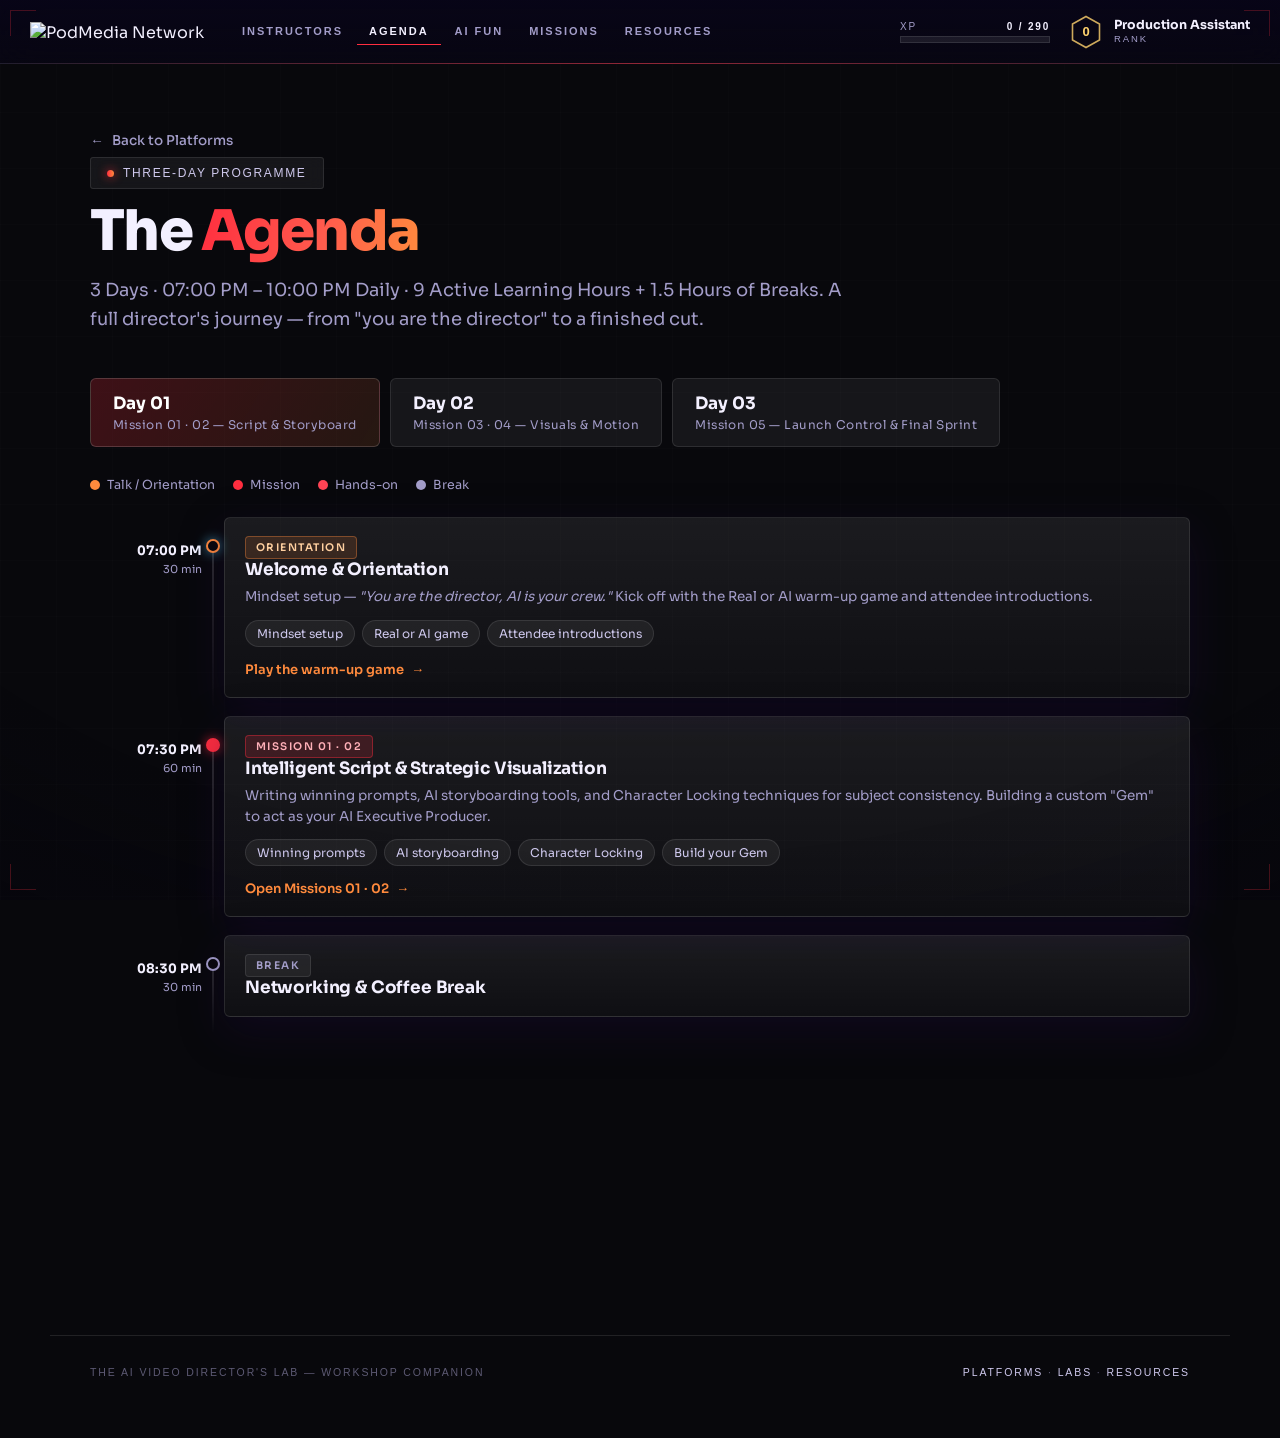
==== agenda.html @ 8f48a867 "Add files via upload" ====
<!DOCTYPE html>
<html lang="en">
<head>
<meta charset="UTF-8" />
<meta name="viewport" content="width=device-width, initial-scale=1.0" />
<title>Agenda · The AI Video Director's Lab</title>
<link rel="preconnect" href="https://fonts.googleapis.com" />
<link rel="preconnect" href="https://fonts.gstatic.com" crossorigin />
<link href="https://fonts.googleapis.com/css2?family=Sora:wght@300;400;500;600;700;800&display=swap" rel="stylesheet" />
<link rel="stylesheet" href="theme.css" />
<style>
  .day-tabs { display: flex; gap: 10px; margin-bottom: 30px; flex-wrap: wrap; }
  .day-tab { display: flex; flex-direction: column; gap: 3px; padding: 14px 22px; border-radius: 16px; border: 1px solid var(--line); background: var(--glass); transition: .25s; text-align: left; }
  .day-tab b { font-size: 17px; font-weight: 700; }
  .day-tab span { font-size: 12px; color: var(--muted); letter-spacing: .04em; }
  .day-tab:hover { border-color: var(--line2); }
  .day-tab.active { background: linear-gradient(120deg, rgba(255,46,63,.22), rgba(255,138,61,.12)); border-color: var(--line2); }
  .day-tab.active b { color: #fff; }

  .timeline-rail { position: relative; padding-left: 0; }
  .tl-item { position: relative; display: grid; grid-template-columns: 112px 1fr; gap: 22px; padding: 0 0 18px; }
  .tl-time { position: relative; text-align: right; padding-top: 22px; }
  .tl-time b { font-size: 13px; font-weight: 700; font-variant-numeric: tabular-nums; white-space: nowrap; }
  .tl-time span { display: block; font-size: 11px; color: var(--muted); margin-top: 2px; }
  .tl-line { position: relative; }
  .tl-line::before { content: ""; position: absolute; left: -12px; top: 28px; bottom: -18px; width: 2px; background: linear-gradient(var(--line2), transparent); }
  .tl-item:last-child .tl-line::before { display: none; }
  .tl-node { position: absolute; left: -18px; top: 22px; width: 14px; height: 14px; border-radius: 50%; background: var(--bg); border: 2px solid var(--cyan); box-shadow: 0 0 12px rgba(90,215,255,.6); }
  .tl-item.break .tl-node { border-color: var(--muted); box-shadow: none; }
  .tl-item.module .tl-node { border-color: var(--violet); box-shadow: 0 0 12px rgba(255,46,63,.7); background: var(--violet); }
  .tl-item.lab .tl-node { border-color: var(--teal); box-shadow: 0 0 12px rgba(255,68,85,.6); background: var(--teal); }

  .tl-card { padding: 18px 20px; border-radius: 16px; transition: transform .3s, border-color .3s; }
  .tl-card:hover { transform: translateX(4px); }
  .tl-head { display: flex; align-items: center; gap: 12px; flex-wrap: wrap; }
  .tl-tag { font-size: 10.5px; letter-spacing: .14em; text-transform: uppercase; padding: 4px 10px; border-radius: 999px; font-weight: 600; }
  .tag-module { background: rgba(255,46,63,.16); color: #ffb0b8; border: 1px solid rgba(255,46,63,.4); }
  .tag-lab { background: rgba(255,68,85,.14); color: #ffb8c0; border: 1px solid rgba(255,68,85,.4); }
  .tag-break { background: var(--glass); color: var(--muted); border: 1px solid var(--line); }
  .tag-talk { background: rgba(255,138,61,.14); color: #ffd0a0; border: 1px solid rgba(255,138,61,.36); }
  .tl-card h3 { font-size: 17px; font-weight: 700; letter-spacing: -.01em; }
  .tl-card p { margin-top: 7px; color: var(--muted); font-size: 13.5px; line-height: 1.55; }
  .tl-points { list-style: none; margin: 12px 0 0; display: flex; flex-wrap: wrap; gap: 7px; }
  .tl-points li { font-size: 12px; color: var(--muted2); padding: 5px 11px; border-radius: 999px; background: var(--glass); border: 1px solid var(--line); }
  .tl-cta { margin-top: 14px; display: inline-flex; align-items: center; gap: 7px; font-size: 13px; font-weight: 600; color: var(--cyan); }
  .tl-cta i { transition: transform .25s; } .tl-cta:hover i { transform: translateX(4px); }

  .day-panel { display: none; }
  .day-panel.active { display: block; animation: rise .5s cubic-bezier(.2,.7,.2,1) both; }

  .legend { display: flex; gap: 18px; flex-wrap: wrap; margin: 0 0 24px; font-size: 12.5px; color: var(--muted); }
  .legend span { display: inline-flex; align-items: center; gap: 7px; }
  .legend i { width: 10px; height: 10px; border-radius: 50%; }
  .lg-mod { background: var(--violet); } .lg-lab { background: var(--teal); } .lg-talk { background: var(--cyan); } .lg-break { background: var(--muted); }

  @media (max-width: 560px) {
    .tl-item { grid-template-columns: 86px 1fr; gap: 14px; }
    .tl-time b { font-size: 11px; }
  }
</style>
</head>
<body data-page="agenda">

<main class="page">
  <a class="back-link anim a1" href="index.html"><i>←</i> Back to Platforms</a>
  <header class="page-head">
    <div class="pill anim a1"><span class="dot"></span> Three-day programme</div>
    <h1 class="page-title anim a2">The <span class="iri">Agenda</span></h1>
    <p class="page-sub anim a3">3 Days · 07:00 PM – 10:00 PM Daily · 9 Active Learning Hours + 1.5 Hours of Breaks. A full director's journey — from "you are the director" to a finished cut.</p>
  </header>

  <div class="day-tabs anim a3">
    <button class="day-tab active" data-day="1"><b>Day 01</b><span>Mission 01 · 02 — Script &amp; Storyboard</span></button>
    <button class="day-tab" data-day="2"><b>Day 02</b><span>Mission 03 · 04 — Visuals &amp; Motion</span></button>
    <button class="day-tab" data-day="3"><b>Day 03</b><span>Mission 05 — Launch Control &amp; Final Sprint</span></button>
  </div>

  <div class="legend anim a3">
    <span><i class="lg-talk"></i> Talk / Orientation</span>
    <span><i class="lg-mod"></i> Mission</span>
    <span><i class="lg-lab"></i> Hands-on</span>
    <span><i class="lg-break"></i> Break</span>
  </div>

  <!-- DAY 1 -->
  <section class="day-panel active" data-day="1">
    <div class="timeline-rail">

      <div class="tl-item anim a4">
        <div class="tl-time"><b>07:00 PM</b><span>30 min</span></div>
        <div class="tl-line"><span class="tl-node"></span>
          <div class="tl-card glass">
            <div class="tl-head"><span class="tl-tag tag-talk">Orientation</span></div>
            <h3>Welcome &amp; Orientation</h3>
            <p>Mindset setup — <em>"You are the director, AI is your crew."</em> Kick off with the Real or AI warm-up game and attendee introductions.</p>
            <ul class="tl-points"><li>Mindset setup</li><li>Real or AI game</li><li>Attendee introductions</li></ul>
            <a class="tl-cta" href="real-or-ai.html">Play the warm-up game <i>→</i></a>
          </div>
        </div>
      </div>

      <div class="tl-item module anim a4">
        <div class="tl-time"><b>07:30 PM</b><span>60 min</span></div>
        <div class="tl-line"><span class="tl-node"></span>
          <div class="tl-card glass">
            <div class="tl-head"><span class="tl-tag tag-module">Mission 01 · 02</span></div>
            <h3>Intelligent Script &amp; Strategic Visualization</h3>
            <p>Writing winning prompts, AI storyboarding tools, and Character Locking techniques for subject consistency. Building a custom "Gem" to act as your AI Executive Producer.</p>
            <ul class="tl-points"><li>Winning prompts</li><li>AI storyboarding</li><li>Character Locking</li><li>Build your Gem</li></ul>
            <a class="tl-cta" href="index.html">Open Missions 01 · 02 <i>→</i></a>
          </div>
        </div>
      </div>

      <div class="tl-item break anim a5">
        <div class="tl-time"><b>08:30 PM</b><span>30 min</span></div>
        <div class="tl-line"><span class="tl-node"></span>
          <div class="tl-card glass"><div class="tl-head"><span class="tl-tag tag-break">Break</span></div><h3>Networking &amp; Coffee Break</h3></div>
        </div>
      </div>

      <div class="tl-item lab anim a6">
        <div class="tl-time"><b>09:00 PM</b><span>60 min</span></div>
        <div class="tl-line"><span class="tl-node"></span>
          <div class="tl-card glass">
            <div class="tl-head"><span class="tl-tag tag-lab">Hands-on</span></div>
            <h3>Hands-On Lab 1</h3>
            <p>Copying instruction playbooks to build your personal custom Gem, uploading foundational image assets, and generating text-to-image prompts.</p>
            <ul class="tl-points"><li>Build your custom Gem</li><li>Upload image assets</li><li>Text-to-image prompts</li></ul>
            <a class="tl-cta" href="labs.html">Open the Lab 1 playbook <i>→</i></a>
          </div>
        </div>
      </div>

    </div>

  </section>

  <!-- DAY 2 -->
  <section class="day-panel" data-day="2">
    <div class="timeline-rail">

      <div class="tl-item anim a4">
        <div class="tl-time"><b>07:00 PM</b><span>30 min</span></div>
        <div class="tl-line"><span class="tl-node"></span>
          <div class="tl-card glass">
            <div class="tl-head"><span class="tl-tag tag-talk">Recap</span></div>
            <h3>Day 1 Review &amp; Insights</h3>
            <p>Troubleshooting custom Gems and analyzing the logic of generative prompting. Quick wins, common issues, and questions from Day 1.</p>
          </div>
        </div>
      </div>

      <div class="tl-item module anim a4">
        <div class="tl-time"><b>07:30 PM</b><span>60 min</span></div>
        <div class="tl-line"><span class="tl-node"></span>
          <div class="tl-card glass">
            <div class="tl-head"><span class="tl-tag tag-module">Mission 03 · 04</span></div>
            <h3>Visual Crafting &amp; Motion Orchestration</h3>
            <p>Image-to-video multimodal prompting live demos. Deep dive into cutting-edge image models and video generation engines.</p>
            <ul class="tl-points"><li>GPT Image 2</li><li>Adobe Firefly</li><li>Nano Banana 2</li><li>Runway Gen-3</li><li>Kling 3.0</li><li>Veo 3.1</li><li>Seedance 2.0</li></ul>
            <a class="tl-cta" href="index.html">Open Missions 03 · 04 <i>→</i></a>
          </div>
        </div>
      </div>

      <div class="tl-item break anim a5">
        <div class="tl-time"><b>08:30 PM</b><span>30 min</span></div>
        <div class="tl-line"><span class="tl-node"></span>
          <div class="tl-card glass"><div class="tl-head"><span class="tl-tag tag-break">Break</span></div><h3>Networking &amp; Coffee Break</h3></div>
        </div>
      </div>

      <div class="tl-item lab anim a6">
        <div class="tl-time"><b>09:00 PM</b><span>60 min</span></div>
        <div class="tl-line"><span class="tl-node"></span>
          <div class="tl-card glass">
            <div class="tl-head"><span class="tl-tag tag-lab">Hands-on</span></div>
            <h3>Hands-On Lab 2</h3>
            <p>Animating static assets using premium video generation tools to create your first fully animated AI video sequence.</p>
            <ul class="tl-points"><li>Kling</li><li>Firefly Video</li><li>Runway</li></ul>
            <a class="tl-cta" href="labs.html">Open the Lab 2 playbook <i>→</i></a>
          </div>
        </div>
      </div>

    </div>
  </section>

  <!-- DAY 3 -->
  <section class="day-panel" data-day="3">
    <div class="timeline-rail">

      <div class="tl-item module anim a4">
        <div class="tl-time"><b>07:00 PM</b><span>30 min</span></div>
        <div class="tl-line"><span class="tl-node"></span>
          <div class="tl-card glass">
            <div class="tl-head"><span class="tl-tag tag-module">Mission 05</span></div>
            <h3>Launch Control</h3>
            <p>Navigating downstream platform integration: Artlist Studio (audio/music assets), Magnific (upscaling/texturing), and Arcana. Understanding workflow credits and commercial pricing pipelines.</p>
            <ul class="tl-points"><li>Artlist Studio</li><li>Magnific</li><li>Arcana</li><li>Credits &amp; pricing</li></ul>
            <a class="tl-cta" href="index.html">Open Mission 05 <i>→</i></a>
          </div>
        </div>
      </div>

      <div class="tl-item lab anim a5">
        <div class="tl-time"><b>07:30 PM</b><span>60 min</span></div>
        <div class="tl-line"><span class="tl-node"></span>
          <div class="tl-card glass">
            <div class="tl-head"><span class="tl-tag tag-lab">Hands-on</span></div>
            <h3>Final Project Sprint (Part 1)</h3>
            <p>Pitching individual concepts — 5–10 shot commercial, narrative sequence, or short movie — and launching the full AI tool stack with 1-on-1 facilitator support.</p>
            <ul class="tl-points"><li>Pitch your concept</li><li>Full tool stack</li><li>1-on-1 facilitator support</li></ul>
            <a class="tl-cta" href="labs.html">Open the Final Sprint playbook <i>→</i></a>
          </div>
        </div>
      </div>

      <div class="tl-item break anim a5">
        <div class="tl-time"><b>08:30 PM</b><span>30 min</span></div>
        <div class="tl-line"><span class="tl-node"></span>
          <div class="tl-card glass"><div class="tl-head"><span class="tl-tag tag-break">Break</span></div><h3>Networking &amp; Coffee Break</h3></div>
        </div>
      </div>

      <div class="tl-item anim a6">
        <div class="tl-time"><b>09:00 PM</b><span>60 min</span></div>
        <div class="tl-line"><span class="tl-node"></span>
          <div class="tl-card glass">
            <div class="tl-head"><span class="tl-tag tag-talk">Showcase</span></div>
            <h3>Final Project Showcase &amp; Wrap-Up</h3>
            <p>Live group screening and expert critique of finished project blocks, automation workflow takeaways, and unlocking the ultimate next-step resource kits.</p>
            <ul class="tl-points"><li>Group screening</li><li>Expert critique</li><li>Workflow takeaways</li><li>Resource kits</li></ul>
            <a class="tl-cta" href="resources.html">See resources &amp; next steps <i>→</i></a>
          </div>
        </div>
      </div>

    </div>
  </section>
</main>

<footer class="site-foot">
  <span>The AI Video Director's Lab — workshop companion</span>
  <span><a href="index.html">Platforms</a> · <a href="labs.html">Labs</a> · <a href="resources.html">Resources</a></span>
</footer>

<script src="site.js"></script>
<script>
  document.querySelectorAll(".day-tab").forEach(function (tab) {
    tab.addEventListener("click", function () {
      var day = tab.dataset.day;
      document.querySelectorAll(".day-tab").forEach(function (t) { t.classList.toggle("active", t === tab); });
      document.querySelectorAll(".day-panel").forEach(function (p) { p.classList.toggle("active", p.dataset.day === day); });
      window.scrollTo({ top: 0, behavior: "smooth" });
    });
  });
</script>
</body>
</html>
---- theme.css ----
/* theme.css — shared Aurora design language for all workshop pages.
   Tokens, animated background, top nav, buttons, glass primitives. */

:root {
  --bg: #08080c; --bg2: #0d0c14;
  --ink: #f3f0ff; --muted: #a39dc9; --muted2: #cfc9ee;
  --line: rgba(255,255,255,.1); --line2: rgba(255,255,255,.16);
  --glass: rgba(255,255,255,.06); --glass2: rgba(255,255,255,.09);
  --violet: #ff2e3f; --pink: #ff5a4d; --cyan: #ff8a3d; --teal: #ff4455;
  --good: #6effb0; --bad: #ff7a9c; --gold: #ffd36e;
  --maxw: 1180px;
  --iri: linear-gradient(100deg,#ff2e3f,#ff5a4d 55%,#ff8a3d);
}
* { box-sizing: border-box; margin: 0; padding: 0; }
html, body { background: var(--bg); color: var(--ink); font-family: 'Sora', sans-serif; -webkit-font-smoothing: antialiased; }
body { min-height: 100vh; overflow-x: hidden; }
::selection { background: rgba(255,46,63,.35); }
button { font-family: inherit; cursor: pointer; border: none; background: none; color: inherit; }
a { color: inherit; text-decoration: none; }
.iri { background: var(--iri); -webkit-background-clip: text; background-clip: text; color: transparent; }

/* ---------- aurora bg ---------- */
.aurora { position: fixed; inset: 0; z-index: -1; overflow: hidden; background:
    radial-gradient(120% 80% at 50% -20%, #1a0810, transparent 60%), var(--bg); }
.aurora .blob { position: absolute; border-radius: 50%; filter: blur(70px); opacity: .55; mix-blend-mode: screen; }
.aurora .b1 { width: 52vw; height: 52vw; left: -12vw; top: -14vw; background: radial-gradient(circle, #ff2e3f, transparent 70%); animation: float1 22s ease-in-out infinite; }
.aurora .b2 { width: 40vw; height: 40vw; right: -8vw; top: 2vw; background: radial-gradient(circle, #7a1020, transparent 70%); animation: float2 26s ease-in-out infinite; }
.aurora .b3 { width: 46vw; height: 46vw; left: 30vw; bottom: -24vw; background: radial-gradient(circle, #ff5a4d, transparent 70%); animation: float3 30s ease-in-out infinite; }
.aurora .b4 { width: 34vw; height: 34vw; right: 6vw; bottom: -10vw; background: radial-gradient(circle, #c0102a, transparent 70%); animation: float1 24s ease-in-out infinite reverse; }
.aurora .grain { position: absolute; inset: 0; opacity: .35; pointer-events: none;
  background-image: url("data:image/svg+xml,%3Csvg xmlns='http://www.w3.org/2000/svg' width='100' height='100'%3E%3Cfilter id='n'%3E%3CfeTurbulence type='fractalNoise' baseFrequency='.9' numOctaves='2'/%3E%3C/filter%3E%3Crect width='100%25' height='100%25' filter='url(%23n)' opacity='.04'/%3E%3C/svg%3E"); }
@keyframes float1 { 0%,100%{transform:translate(0,0) scale(1)} 50%{transform:translate(4vw,3vw) scale(1.08)} }
@keyframes float2 { 0%,100%{transform:translate(0,0) scale(1)} 50%{transform:translate(-3vw,4vw) scale(1.12)} }
@keyframes float3 { 0%,100%{transform:translate(0,0) scale(1)} 50%{transform:translate(3vw,-3vw) scale(1.06)} }
@media (prefers-reduced-motion: reduce){ .aurora .blob{animation:none!important} }

/* ---------- entrance anims ---------- */
.anim { opacity: 0; transform: translateY(16px); animation: rise .7s cubic-bezier(.2,.7,.2,1) forwards; }
.a1{animation-delay:.04s}.a2{animation-delay:.12s}.a3{animation-delay:.2s}
.a4{animation-delay:.28s}.a5{animation-delay:.36s}.a6{animation-delay:.44s}.a7{animation-delay:.52s}.a8{animation-delay:.6s}
@keyframes rise { to { opacity: 1; transform: none; } }
@media (prefers-reduced-motion: reduce){ .anim{animation:none;opacity:1;transform:none} }
body.anim-fallback .anim { opacity: 1 !important; transform: none !important; }

/* ---------- top nav ---------- */
.site-nav { position: sticky; top: 0; z-index: 40; display: flex; align-items: center; gap: 18px;
  padding: 13px clamp(16px,4vw,40px); backdrop-filter: blur(18px);
  background: linear-gradient(180deg, rgba(11,8,32,.84), rgba(11,8,32,.45)); border-bottom: 1px solid var(--line); }
.brand { display: flex; align-items: center; gap: 10px; flex: none; }
.brand-mark { width: 34px; height: 34px; border-radius: 10px; display: grid; place-items: center;
  background: linear-gradient(150deg, rgba(255,255,255,.14), rgba(255,255,255,.02)); border: 1px solid var(--line2); color: var(--violet); box-shadow: inset 0 1px 0 rgba(255,255,255,.2); }
.brand-name { font-weight: 700; letter-spacing: -.01em; font-size: 16px; }
.nav-links { display: flex; gap: 5px; margin-left: 8px; overflow-x: auto; scrollbar-width: none; }
.nav-links::-webkit-scrollbar { display: none; }
.nav-link { display: inline-flex; align-items: center; white-space: nowrap; padding: 8px 15px; border-radius: 999px; border: 1px solid transparent;
  font-size: 13.5px; font-weight: 500; color: var(--muted); transition: .22s; }
.nav-link:hover { color: var(--ink); background: var(--glass); }
.nav-link.active { color: var(--ink); background: var(--glass2); border-color: var(--line2); }
.nav-right { margin-left: auto; display: flex; align-items: center; gap: 14px; flex: none; }
.nav-score { display: flex; align-items: center; gap: 5px; font-weight: 600; font-size: 14px; color: var(--ink); }
.nav-score svg { color: var(--gold); } .nav-score small { color: var(--muted); font-weight: 500; }

/* ---------- page shell ---------- */
.page { position: relative; z-index: 1; max-width: var(--maxw); margin: 0 auto; padding: clamp(28px,5vw,60px) clamp(16px,4vw,40px) 80px; }
.page-head { max-width: 760px; margin-bottom: clamp(28px,4vw,44px); }
.page-kicker { font-size: 12px; letter-spacing: .22em; text-transform: uppercase; color: var(--cyan); }
.page-title { font-size: clamp(32px,6vw,56px); font-weight: 800; letter-spacing: -.03em; line-height: 1.02; margin: 14px 0 0; }
.page-sub { margin-top: 16px; color: var(--muted); font-size: clamp(15px,2.2vw,18px); line-height: 1.6; text-wrap: pretty; }
.pill { display: inline-flex; align-items: center; gap: 9px; padding: 8px 16px; border-radius: 999px; background: var(--glass); border: 1px solid var(--line); backdrop-filter: blur(8px); font-size: 12px; letter-spacing: .14em; text-transform: uppercase; color: var(--muted2); }
.pill .dot { width: 7px; height: 7px; border-radius: 50%; background: linear-gradient(90deg,#ff2e3f,#ff8a3d); box-shadow: 0 0 10px rgba(255,46,63,.8); }

/* ---------- buttons ---------- */
.btn-primary { display: inline-flex; align-items: center; gap: 9px; padding: 13px 26px; border-radius: 999px; font-weight: 700; font-size: 15px; color: #fff;
  background: var(--iri); box-shadow: 0 10px 30px rgba(255,46,63,.4); transition: transform .25s, box-shadow .25s, opacity .25s; }
.btn-primary:hover { transform: translateY(-2px); box-shadow: 0 16px 40px rgba(255,46,63,.55); }
.btn-primary i { transition: transform .25s; } .btn-primary:hover i { transform: translateX(4px); }
.btn-primary.disabled { opacity: .4; pointer-events: none; box-shadow: none; }
.btn-ghost { display: inline-flex; align-items: center; gap: 9px; padding: 13px 24px; border-radius: 999px; font-weight: 600; font-size: 15px; color: var(--ink); background: var(--glass2); border: 1px solid var(--line2); transition: .25s; }
.btn-ghost:hover { background: rgba(255,255,255,.14); }

/* ---------- generic glass surface ---------- */
.glass { background: linear-gradient(180deg, rgba(255,255,255,.08), rgba(255,255,255,.03)); border: 1px solid var(--line); backdrop-filter: blur(14px); box-shadow: 0 14px 44px rgba(30,8,60,.35); border-radius: 22px; }

.back-link { display: inline-flex; align-items: center; gap: 8px; font-size: 13.5px; font-weight: 500; color: var(--muted); padding: 8px 0; transition: .2s; }
.back-link i { transition: transform .25s; }
.back-link:hover { color: var(--ink); } .back-link:hover i { transform: translateX(-4px); }

.site-foot { position: relative; z-index: 1; max-width: var(--maxw); margin: 0 auto; padding: 30px clamp(16px,4vw,40px) 60px; border-top: 1px solid var(--line); display: flex; flex-wrap: wrap; gap: 14px; align-items: center; justify-content: space-between; color: var(--muted); font-size: 13px; }
.site-foot a { color: var(--muted2); border-bottom: 1px solid transparent; padding-bottom: 1px; transition: .2s; }
.site-foot a:hover { color: var(--ink); border-color: var(--cyan); }

@media (max-width: 720px) {
  .brand-name { display: none; }
  .nav-links { margin-left: 2px; }
}
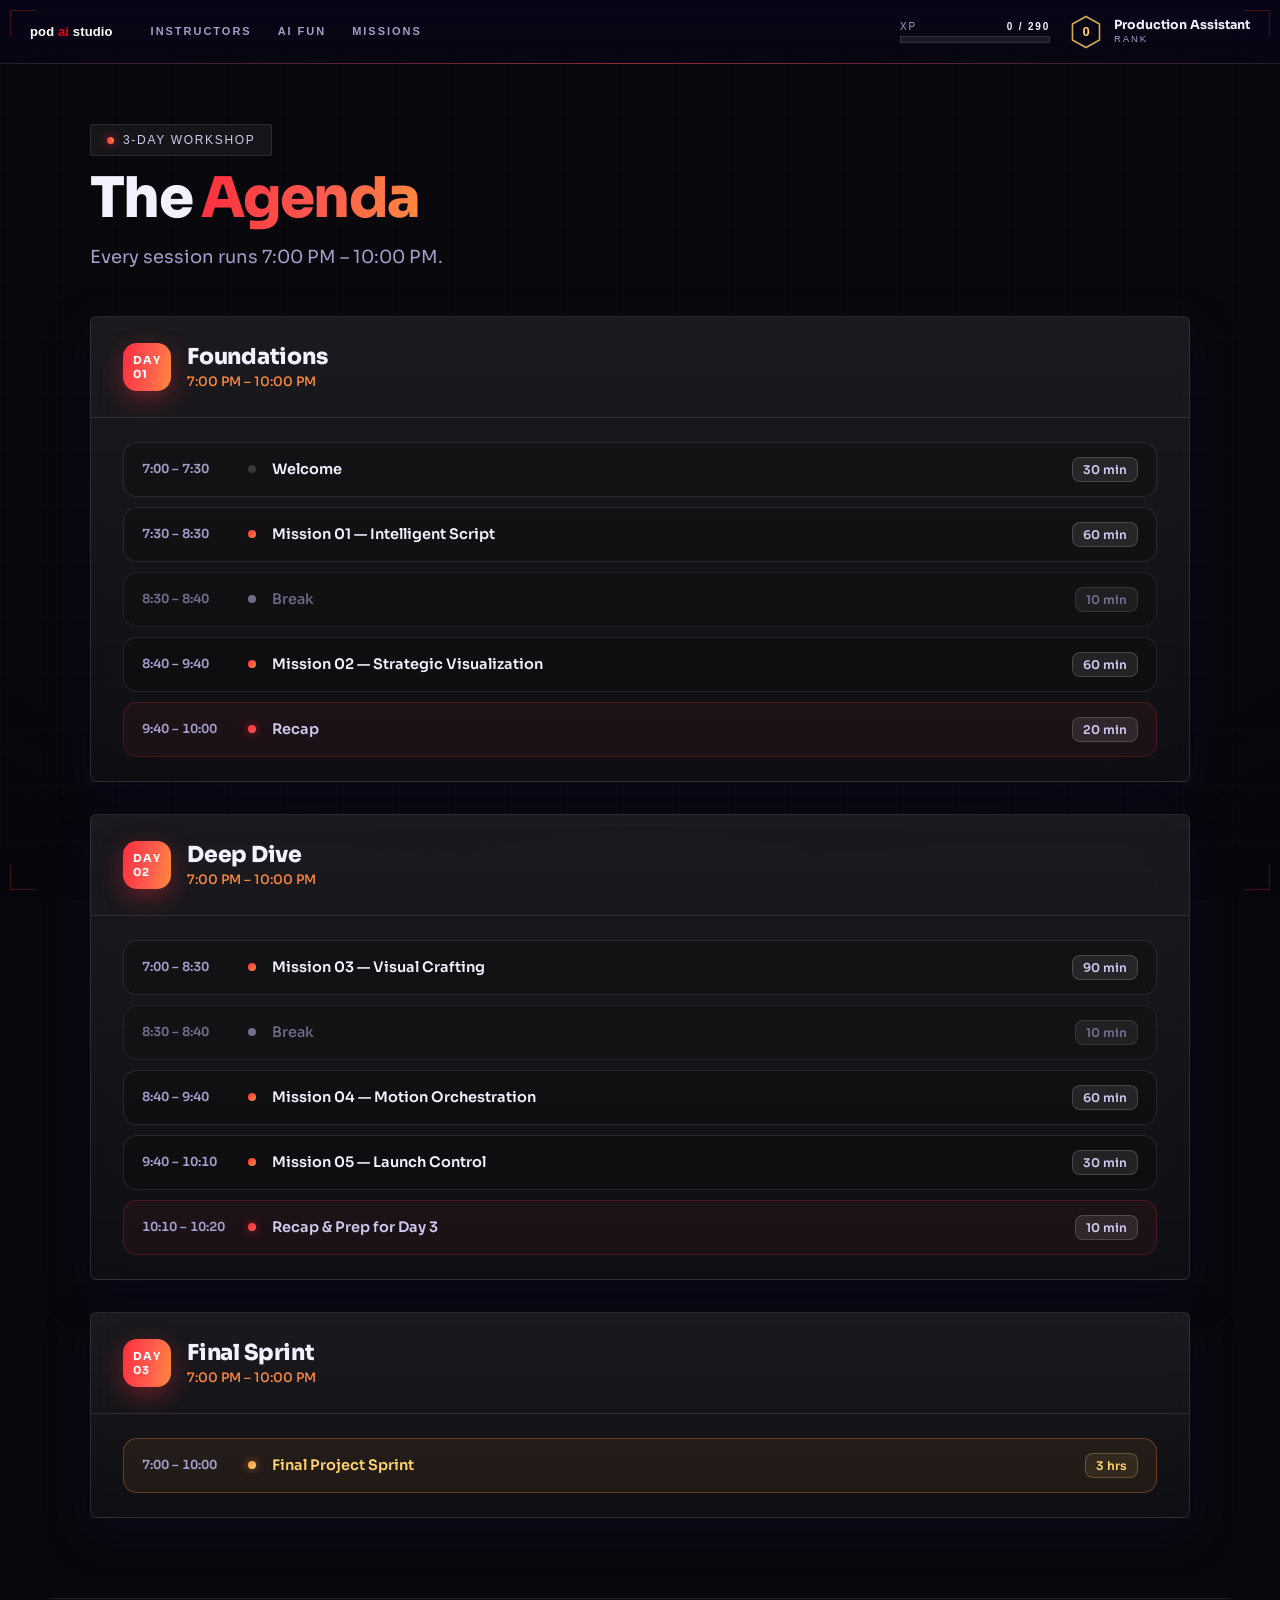
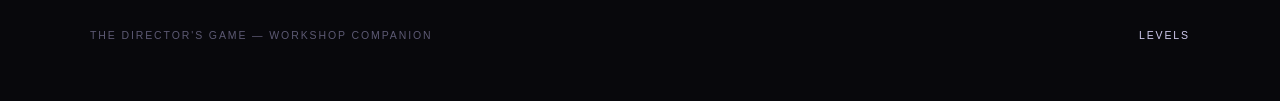
==== commit c1bf1981: "Add mission names to agenda sessions Co-Authored-By: Claude Sonnet 4.6 <noreply@anthropic.com>" ====
--- a/agenda.html
+++ b/agenda.html
@@ -3,259 +3,170 @@
 <head>
 <meta charset="UTF-8" />
 <meta name="viewport" content="width=device-width, initial-scale=1.0" />
-<title>Agenda · The AI Video Director's Lab</title>
+<title>Agenda · The Director's Game</title>
 <link rel="preconnect" href="https://fonts.googleapis.com" />
 <link rel="preconnect" href="https://fonts.gstatic.com" crossorigin />
 <link href="https://fonts.googleapis.com/css2?family=Sora:wght@300;400;500;600;700;800&display=swap" rel="stylesheet" />
 <link rel="stylesheet" href="theme.css" />
 <style>
-  .day-tabs { display: flex; gap: 10px; margin-bottom: 30px; flex-wrap: wrap; }
-  .day-tab { display: flex; flex-direction: column; gap: 3px; padding: 14px 22px; border-radius: 16px; border: 1px solid var(--line); background: var(--glass); transition: .25s; text-align: left; }
-  .day-tab b { font-size: 17px; font-weight: 700; }
-  .day-tab span { font-size: 12px; color: var(--muted); letter-spacing: .04em; }
-  .day-tab:hover { border-color: var(--line2); }
-  .day-tab.active { background: linear-gradient(120deg, rgba(255,46,63,.22), rgba(255,138,61,.12)); border-color: var(--line2); }
-  .day-tab.active b { color: #fff; }
+  .days-grid { display: flex; flex-direction: column; gap: 32px; margin-top: clamp(24px,4vw,40px); }
 
-  .timeline-rail { position: relative; padding-left: 0; }
-  .tl-item { position: relative; display: grid; grid-template-columns: 112px 1fr; gap: 22px; padding: 0 0 18px; }
-  .tl-time { position: relative; text-align: right; padding-top: 22px; }
-  .tl-time b { font-size: 13px; font-weight: 700; font-variant-numeric: tabular-nums; white-space: nowrap; }
-  .tl-time span { display: block; font-size: 11px; color: var(--muted); margin-top: 2px; }
-  .tl-line { position: relative; }
-  .tl-line::before { content: ""; position: absolute; left: -12px; top: 28px; bottom: -18px; width: 2px; background: linear-gradient(var(--line2), transparent); }
-  .tl-item:last-child .tl-line::before { display: none; }
-  .tl-node { position: absolute; left: -18px; top: 22px; width: 14px; height: 14px; border-radius: 50%; background: var(--bg); border: 2px solid var(--cyan); box-shadow: 0 0 12px rgba(90,215,255,.6); }
-  .tl-item.break .tl-node { border-color: var(--muted); box-shadow: none; }
-  .tl-item.module .tl-node { border-color: var(--violet); box-shadow: 0 0 12px rgba(255,46,63,.7); background: var(--violet); }
-  .tl-item.lab .tl-node { border-color: var(--teal); box-shadow: 0 0 12px rgba(255,68,85,.6); background: var(--teal); }
+  .day-card { border-radius: 24px; overflow: hidden; }
+  .day-header { display: flex; align-items: center; gap: 16px; padding: clamp(18px,3vw,26px) clamp(20px,3.5vw,32px); border-bottom: 1px solid var(--line); }
+  .day-badge { width: 48px; height: 48px; border-radius: 14px; display: grid; place-items: center; font-size: 11px; font-weight: 700; letter-spacing: .1em; text-transform: uppercase; color: #fff; background: var(--iri); flex: none; box-shadow: 0 8px 24px rgba(255,46,63,.35); }
+  .day-meta h2 { font-size: clamp(18px,2.8vw,22px); font-weight: 800; letter-spacing: -.01em; }
+  .day-meta .time-range { font-size: 13px; color: var(--cyan); margin-top: 3px; font-weight: 500; }
 
-  .tl-card { padding: 18px 20px; border-radius: 16px; transition: transform .3s, border-color .3s; }
-  .tl-card:hover { transform: translateX(4px); }
-  .tl-head { display: flex; align-items: center; gap: 12px; flex-wrap: wrap; }
-  .tl-tag { font-size: 10.5px; letter-spacing: .14em; text-transform: uppercase; padding: 4px 10px; border-radius: 999px; font-weight: 600; }
-  .tag-module { background: rgba(255,46,63,.16); color: #ffb0b8; border: 1px solid rgba(255,46,63,.4); }
-  .tag-lab { background: rgba(255,68,85,.14); color: #ffb8c0; border: 1px solid rgba(255,68,85,.4); }
-  .tag-break { background: var(--glass); color: var(--muted); border: 1px solid var(--line); }
-  .tag-talk { background: rgba(255,138,61,.14); color: #ffd0a0; border: 1px solid rgba(255,138,61,.36); }
-  .tl-card h3 { font-size: 17px; font-weight: 700; letter-spacing: -.01em; }
-  .tl-card p { margin-top: 7px; color: var(--muted); font-size: 13.5px; line-height: 1.55; }
-  .tl-points { list-style: none; margin: 12px 0 0; display: flex; flex-wrap: wrap; gap: 7px; }
-  .tl-points li { font-size: 12px; color: var(--muted2); padding: 5px 11px; border-radius: 999px; background: var(--glass); border: 1px solid var(--line); }
-  .tl-cta { margin-top: 14px; display: inline-flex; align-items: center; gap: 7px; font-size: 13px; font-weight: 600; color: var(--cyan); }
-  .tl-cta i { transition: transform .25s; } .tl-cta:hover i { transform: translateX(4px); }
+  .sessions { padding: clamp(16px,2.5vw,24px) clamp(20px,3.5vw,32px); display: flex; flex-direction: column; gap: 10px; }
 
-  .day-panel { display: none; }
-  .day-panel.active { display: block; animation: rise .5s cubic-bezier(.2,.7,.2,1) both; }
+  .session { display: flex; align-items: center; gap: 16px; padding: 14px 18px; border-radius: 14px; border: 1px solid var(--line); background: rgba(0,0,0,.2); transition: background .2s; }
+  .session:hover { background: rgba(255,255,255,.04); }
 
-  .legend { display: flex; gap: 18px; flex-wrap: wrap; margin: 0 0 24px; font-size: 12.5px; color: var(--muted); }
-  .legend span { display: inline-flex; align-items: center; gap: 7px; }
-  .legend i { width: 10px; height: 10px; border-radius: 50%; }
-  .lg-mod { background: var(--violet); } .lg-lab { background: var(--teal); } .lg-talk { background: var(--cyan); } .lg-break { background: var(--muted); }
+  .session.break { opacity: .65; }
+  .session.recap { border-color: rgba(255,46,63,.2); background: rgba(255,46,63,.05); }
+  .session.finale { border-color: rgba(255,138,61,.3); background: rgba(255,138,61,.07); }
 
-  @media (max-width: 560px) {
-    .tl-item { grid-template-columns: 86px 1fr; gap: 14px; }
-    .tl-time b { font-size: 11px; }
-  }
+  .s-time { font-size: 12.5px; font-weight: 600; color: var(--muted); white-space: nowrap; min-width: 90px; font-variant-numeric: tabular-nums; }
+  .s-dot { width: 8px; height: 8px; border-radius: 50%; background: var(--line2); flex: none; }
+  .session.break .s-dot  { background: var(--muted); }
+  .session.recap .s-dot  { background: linear-gradient(135deg, #ff2e3f, #ff5a4d); box-shadow: 0 0 8px rgba(255,46,63,.6); }
+  .session.finale .s-dot { background: linear-gradient(135deg, #ff8a3d, #ffd36e); box-shadow: 0 0 8px rgba(255,138,61,.6); }
+  .session.mission .s-dot { background: linear-gradient(135deg, #ff2e3f, #ff8a3d); }
+
+  .s-label { flex: 1; font-size: 14.5px; font-weight: 600; }
+  .session.break .s-label  { font-weight: 500; color: var(--muted); }
+  .session.recap .s-label  { color: var(--muted2); }
+  .session.finale .s-label { color: var(--gold); }
+
+  .s-dur { font-size: 12px; font-weight: 600; padding: 4px 10px; border-radius: 8px; background: var(--glass2); border: 1px solid var(--line2); color: var(--muted2); white-space: nowrap; }
+  .session.break .s-dur  { color: var(--muted); }
+  .session.finale .s-dur { color: var(--gold); border-color: rgba(255,211,110,.25); background: rgba(255,211,110,.08); }
 </style>
 </head>
 <body data-page="agenda">
 
 <main class="page">
-  <a class="back-link anim a1" href="index.html"><i>←</i> Back to Platforms</a>
   <header class="page-head">
-    <div class="pill anim a1"><span class="dot"></span> Three-day programme</div>
+    <div class="pill anim a1"><span class="dot"></span> 3-Day Workshop</div>
     <h1 class="page-title anim a2">The <span class="iri">Agenda</span></h1>
-    <p class="page-sub anim a3">3 Days · 07:00 PM – 10:00 PM Daily · 9 Active Learning Hours + 1.5 Hours of Breaks. A full director's journey — from "you are the director" to a finished cut.</p>
+    <p class="page-sub anim a3">Every session runs 7:00 PM – 10:00 PM.</p>
   </header>
 
-  <div class="day-tabs anim a3">
-    <button class="day-tab active" data-day="1"><b>Day 01</b><span>Mission 01 · 02 — Script &amp; Storyboard</span></button>
-    <button class="day-tab" data-day="2"><b>Day 02</b><span>Mission 03 · 04 — Visuals &amp; Motion</span></button>
-    <button class="day-tab" data-day="3"><b>Day 03</b><span>Mission 05 — Launch Control &amp; Final Sprint</span></button>
-  </div>
+  <div class="days-grid">
 
-  <div class="legend anim a3">
-    <span><i class="lg-talk"></i> Talk / Orientation</span>
-    <span><i class="lg-mod"></i> Mission</span>
-    <span><i class="lg-lab"></i> Hands-on</span>
-    <span><i class="lg-break"></i> Break</span>
-  </div>
-
-  <!-- DAY 1 -->
-  <section class="day-panel active" data-day="1">
-    <div class="timeline-rail">
-
-      <div class="tl-item anim a4">
-        <div class="tl-time"><b>07:00 PM</b><span>30 min</span></div>
-        <div class="tl-line"><span class="tl-node"></span>
-          <div class="tl-card glass">
-            <div class="tl-head"><span class="tl-tag tag-talk">Orientation</span></div>
-            <h3>Welcome &amp; Orientation</h3>
-            <p>Mindset setup — <em>"You are the director, AI is your crew."</em> Kick off with the Real or AI warm-up game and attendee introductions.</p>
-            <ul class="tl-points"><li>Mindset setup</li><li>Real or AI game</li><li>Attendee introductions</li></ul>
-            <a class="tl-cta" href="real-or-ai.html">Play the warm-up game <i>→</i></a>
-          </div>
+    <!-- DAY 1 -->
+    <article class="day-card glass anim a4">
+      <div class="day-header">
+        <div class="day-badge">Day<br>01</div>
+        <div class="day-meta">
+          <h2>Foundations</h2>
+          <div class="time-range">7:00 PM – 10:00 PM</div>
         </div>
       </div>
-
-      <div class="tl-item module anim a4">
-        <div class="tl-time"><b>07:30 PM</b><span>60 min</span></div>
-        <div class="tl-line"><span class="tl-node"></span>
-          <div class="tl-card glass">
-            <div class="tl-head"><span class="tl-tag tag-module">Mission 01 · 02</span></div>
-            <h3>Intelligent Script &amp; Strategic Visualization</h3>
-            <p>Writing winning prompts, AI storyboarding tools, and Character Locking techniques for subject consistency. Building a custom "Gem" to act as your AI Executive Producer.</p>
-            <ul class="tl-points"><li>Winning prompts</li><li>AI storyboarding</li><li>Character Locking</li><li>Build your Gem</li></ul>
-            <a class="tl-cta" href="index.html">Open Missions 01 · 02 <i>→</i></a>
-          </div>
+      <div class="sessions">
+        <div class="session">
+          <span class="s-time">7:00 – 7:30</span>
+          <span class="s-dot"></span>
+          <span class="s-label">Welcome</span>
+          <span class="s-dur">30 min</span>
+        </div>
+        <div class="session mission">
+          <span class="s-time">7:30 – 8:30</span>
+          <span class="s-dot"></span>
+          <span class="s-label">Mission 01 — Intelligent Script</span>
+          <span class="s-dur">60 min</span>
+        </div>
+        <div class="session break">
+          <span class="s-time">8:30 – 8:40</span>
+          <span class="s-dot"></span>
+          <span class="s-label">Break</span>
+          <span class="s-dur">10 min</span>
+        </div>
+        <div class="session mission">
+          <span class="s-time">8:40 – 9:40</span>
+          <span class="s-dot"></span>
+          <span class="s-label">Mission 02 — Strategic Visualization</span>
+          <span class="s-dur">60 min</span>
+        </div>
+        <div class="session recap">
+          <span class="s-time">9:40 – 10:00</span>
+          <span class="s-dot"></span>
+          <span class="s-label">Recap</span>
+          <span class="s-dur">20 min</span>
         </div>
       </div>
+    </article>
 
-      <div class="tl-item break anim a5">
-        <div class="tl-time"><b>08:30 PM</b><span>30 min</span></div>
-        <div class="tl-line"><span class="tl-node"></span>
-          <div class="tl-card glass"><div class="tl-head"><span class="tl-tag tag-break">Break</span></div><h3>Networking &amp; Coffee Break</h3></div>
+    <!-- DAY 2 -->
+    <article class="day-card glass anim a5">
+      <div class="day-header">
+        <div class="day-badge">Day<br>02</div>
+        <div class="day-meta">
+          <h2>Deep Dive</h2>
+          <div class="time-range">7:00 PM – 10:00 PM</div>
         </div>
       </div>
-
-      <div class="tl-item lab anim a6">
-        <div class="tl-time"><b>09:00 PM</b><span>60 min</span></div>
-        <div class="tl-line"><span class="tl-node"></span>
-          <div class="tl-card glass">
-            <div class="tl-head"><span class="tl-tag tag-lab">Hands-on</span></div>
-            <h3>Hands-On Lab 1</h3>
-            <p>Copying instruction playbooks to build your personal custom Gem, uploading foundational image assets, and generating text-to-image prompts.</p>
-            <ul class="tl-points"><li>Build your custom Gem</li><li>Upload image assets</li><li>Text-to-image prompts</li></ul>
-            <a class="tl-cta" href="labs.html">Open the Lab 1 playbook <i>→</i></a>
-          </div>
+      <div class="sessions">
+        <div class="session mission">
+          <span class="s-time">7:00 – 8:30</span>
+          <span class="s-dot"></span>
+          <span class="s-label">Mission 03 — Visual Crafting</span>
+          <span class="s-dur">90 min</span>
+        </div>
+        <div class="session break">
+          <span class="s-time">8:30 – 8:40</span>
+          <span class="s-dot"></span>
+          <span class="s-label">Break</span>
+          <span class="s-dur">10 min</span>
+        </div>
+        <div class="session mission">
+          <span class="s-time">8:40 – 9:40</span>
+          <span class="s-dot"></span>
+          <span class="s-label">Mission 04 — Motion Orchestration</span>
+          <span class="s-dur">60 min</span>
+        </div>
+        <div class="session mission">
+          <span class="s-time">9:40 – 10:10</span>
+          <span class="s-dot"></span>
+          <span class="s-label">Mission 05 — Launch Control</span>
+          <span class="s-dur">30 min</span>
+        </div>
+        <div class="session recap">
+          <span class="s-time">10:10 – 10:20</span>
+          <span class="s-dot"></span>
+          <span class="s-label">Recap &amp; Prep for Day 3</span>
+          <span class="s-dur">10 min</span>
         </div>
       </div>
+    </article>
 
-    </div>
-
-  </section>
-
-  <!-- DAY 2 -->
-  <section class="day-panel" data-day="2">
-    <div class="timeline-rail">
-
-      <div class="tl-item anim a4">
-        <div class="tl-time"><b>07:00 PM</b><span>30 min</span></div>
-        <div class="tl-line"><span class="tl-node"></span>
-          <div class="tl-card glass">
-            <div class="tl-head"><span class="tl-tag tag-talk">Recap</span></div>
-            <h3>Day 1 Review &amp; Insights</h3>
-            <p>Troubleshooting custom Gems and analyzing the logic of generative prompting. Quick wins, common issues, and questions from Day 1.</p>
-          </div>
+    <!-- DAY 3 -->
+    <article class="day-card glass anim a6">
+      <div class="day-header">
+        <div class="day-badge">Day<br>03</div>
+        <div class="day-meta">
+          <h2>Final Sprint</h2>
+          <div class="time-range">7:00 PM – 10:00 PM</div>
         </div>
       </div>
-
-      <div class="tl-item module anim a4">
-        <div class="tl-time"><b>07:30 PM</b><span>60 min</span></div>
-        <div class="tl-line"><span class="tl-node"></span>
-          <div class="tl-card glass">
-            <div class="tl-head"><span class="tl-tag tag-module">Mission 03 · 04</span></div>
-            <h3>Visual Crafting &amp; Motion Orchestration</h3>
-            <p>Image-to-video multimodal prompting live demos. Deep dive into cutting-edge image models and video generation engines.</p>
-            <ul class="tl-points"><li>GPT Image 2</li><li>Adobe Firefly</li><li>Nano Banana 2</li><li>Runway Gen-3</li><li>Kling 3.0</li><li>Veo 3.1</li><li>Seedance 2.0</li></ul>
-            <a class="tl-cta" href="index.html">Open Missions 03 · 04 <i>→</i></a>
-          </div>
+      <div class="sessions">
+        <div class="session finale">
+          <span class="s-time">7:00 – 10:00</span>
+          <span class="s-dot"></span>
+          <span class="s-label">Final Project Sprint</span>
+          <span class="s-dur">3 hrs</span>
         </div>
       </div>
+    </article>
 
-      <div class="tl-item break anim a5">
-        <div class="tl-time"><b>08:30 PM</b><span>30 min</span></div>
-        <div class="tl-line"><span class="tl-node"></span>
-          <div class="tl-card glass"><div class="tl-head"><span class="tl-tag tag-break">Break</span></div><h3>Networking &amp; Coffee Break</h3></div>
-        </div>
-      </div>
-
-      <div class="tl-item lab anim a6">
-        <div class="tl-time"><b>09:00 PM</b><span>60 min</span></div>
-        <div class="tl-line"><span class="tl-node"></span>
-          <div class="tl-card glass">
-            <div class="tl-head"><span class="tl-tag tag-lab">Hands-on</span></div>
-            <h3>Hands-On Lab 2</h3>
-            <p>Animating static assets using premium video generation tools to create your first fully animated AI video sequence.</p>
-            <ul class="tl-points"><li>Kling</li><li>Firefly Video</li><li>Runway</li></ul>
-            <a class="tl-cta" href="labs.html">Open the Lab 2 playbook <i>→</i></a>
-          </div>
-        </div>
-      </div>
-
-    </div>
-  </section>
-
-  <!-- DAY 3 -->
-  <section class="day-panel" data-day="3">
-    <div class="timeline-rail">
-
-      <div class="tl-item module anim a4">
-        <div class="tl-time"><b>07:00 PM</b><span>30 min</span></div>
-        <div class="tl-line"><span class="tl-node"></span>
-          <div class="tl-card glass">
-            <div class="tl-head"><span class="tl-tag tag-module">Mission 05</span></div>
-            <h3>Launch Control</h3>
-            <p>Navigating downstream platform integration: Artlist Studio (audio/music assets), Magnific (upscaling/texturing), and Arcana. Understanding workflow credits and commercial pricing pipelines.</p>
-            <ul class="tl-points"><li>Artlist Studio</li><li>Magnific</li><li>Arcana</li><li>Credits &amp; pricing</li></ul>
-            <a class="tl-cta" href="index.html">Open Mission 05 <i>→</i></a>
-          </div>
-        </div>
-      </div>
-
-      <div class="tl-item lab anim a5">
-        <div class="tl-time"><b>07:30 PM</b><span>60 min</span></div>
-        <div class="tl-line"><span class="tl-node"></span>
-          <div class="tl-card glass">
-            <div class="tl-head"><span class="tl-tag tag-lab">Hands-on</span></div>
-            <h3>Final Project Sprint (Part 1)</h3>
-            <p>Pitching individual concepts — 5–10 shot commercial, narrative sequence, or short movie — and launching the full AI tool stack with 1-on-1 facilitator support.</p>
-            <ul class="tl-points"><li>Pitch your concept</li><li>Full tool stack</li><li>1-on-1 facilitator support</li></ul>
-            <a class="tl-cta" href="labs.html">Open the Final Sprint playbook <i>→</i></a>
-          </div>
-        </div>
-      </div>
-
-      <div class="tl-item break anim a5">
-        <div class="tl-time"><b>08:30 PM</b><span>30 min</span></div>
-        <div class="tl-line"><span class="tl-node"></span>
-          <div class="tl-card glass"><div class="tl-head"><span class="tl-tag tag-break">Break</span></div><h3>Networking &amp; Coffee Break</h3></div>
-        </div>
-      </div>
-
-      <div class="tl-item anim a6">
-        <div class="tl-time"><b>09:00 PM</b><span>60 min</span></div>
-        <div class="tl-line"><span class="tl-node"></span>
-          <div class="tl-card glass">
-            <div class="tl-head"><span class="tl-tag tag-talk">Showcase</span></div>
-            <h3>Final Project Showcase &amp; Wrap-Up</h3>
-            <p>Live group screening and expert critique of finished project blocks, automation workflow takeaways, and unlocking the ultimate next-step resource kits.</p>
-            <ul class="tl-points"><li>Group screening</li><li>Expert critique</li><li>Workflow takeaways</li><li>Resource kits</li></ul>
-            <a class="tl-cta" href="resources.html">See resources &amp; next steps <i>→</i></a>
-          </div>
-        </div>
-      </div>
-
-    </div>
-  </section>
+  </div>
 </main>
 
 <footer class="site-foot">
-  <span>The AI Video Director's Lab — workshop companion</span>
-  <span><a href="index.html">Platforms</a> · <a href="labs.html">Labs</a> · <a href="resources.html">Resources</a></span>
+  <span>The Director's Game — workshop companion</span>
+  <span><a href="index.html">Levels</a></span>
 </footer>
 
 <script src="site.js"></script>
-<script>
-  document.querySelectorAll(".day-tab").forEach(function (tab) {
-    tab.addEventListener("click", function () {
-      var day = tab.dataset.day;
-      document.querySelectorAll(".day-tab").forEach(function (t) { t.classList.toggle("active", t === tab); });
-      document.querySelectorAll(".day-panel").forEach(function (p) { p.classList.toggle("active", p.dataset.day === day); });
-      window.scrollTo({ top: 0, behavior: "smooth" });
-    });
-  });
-</script>
 </body>
 </html>
